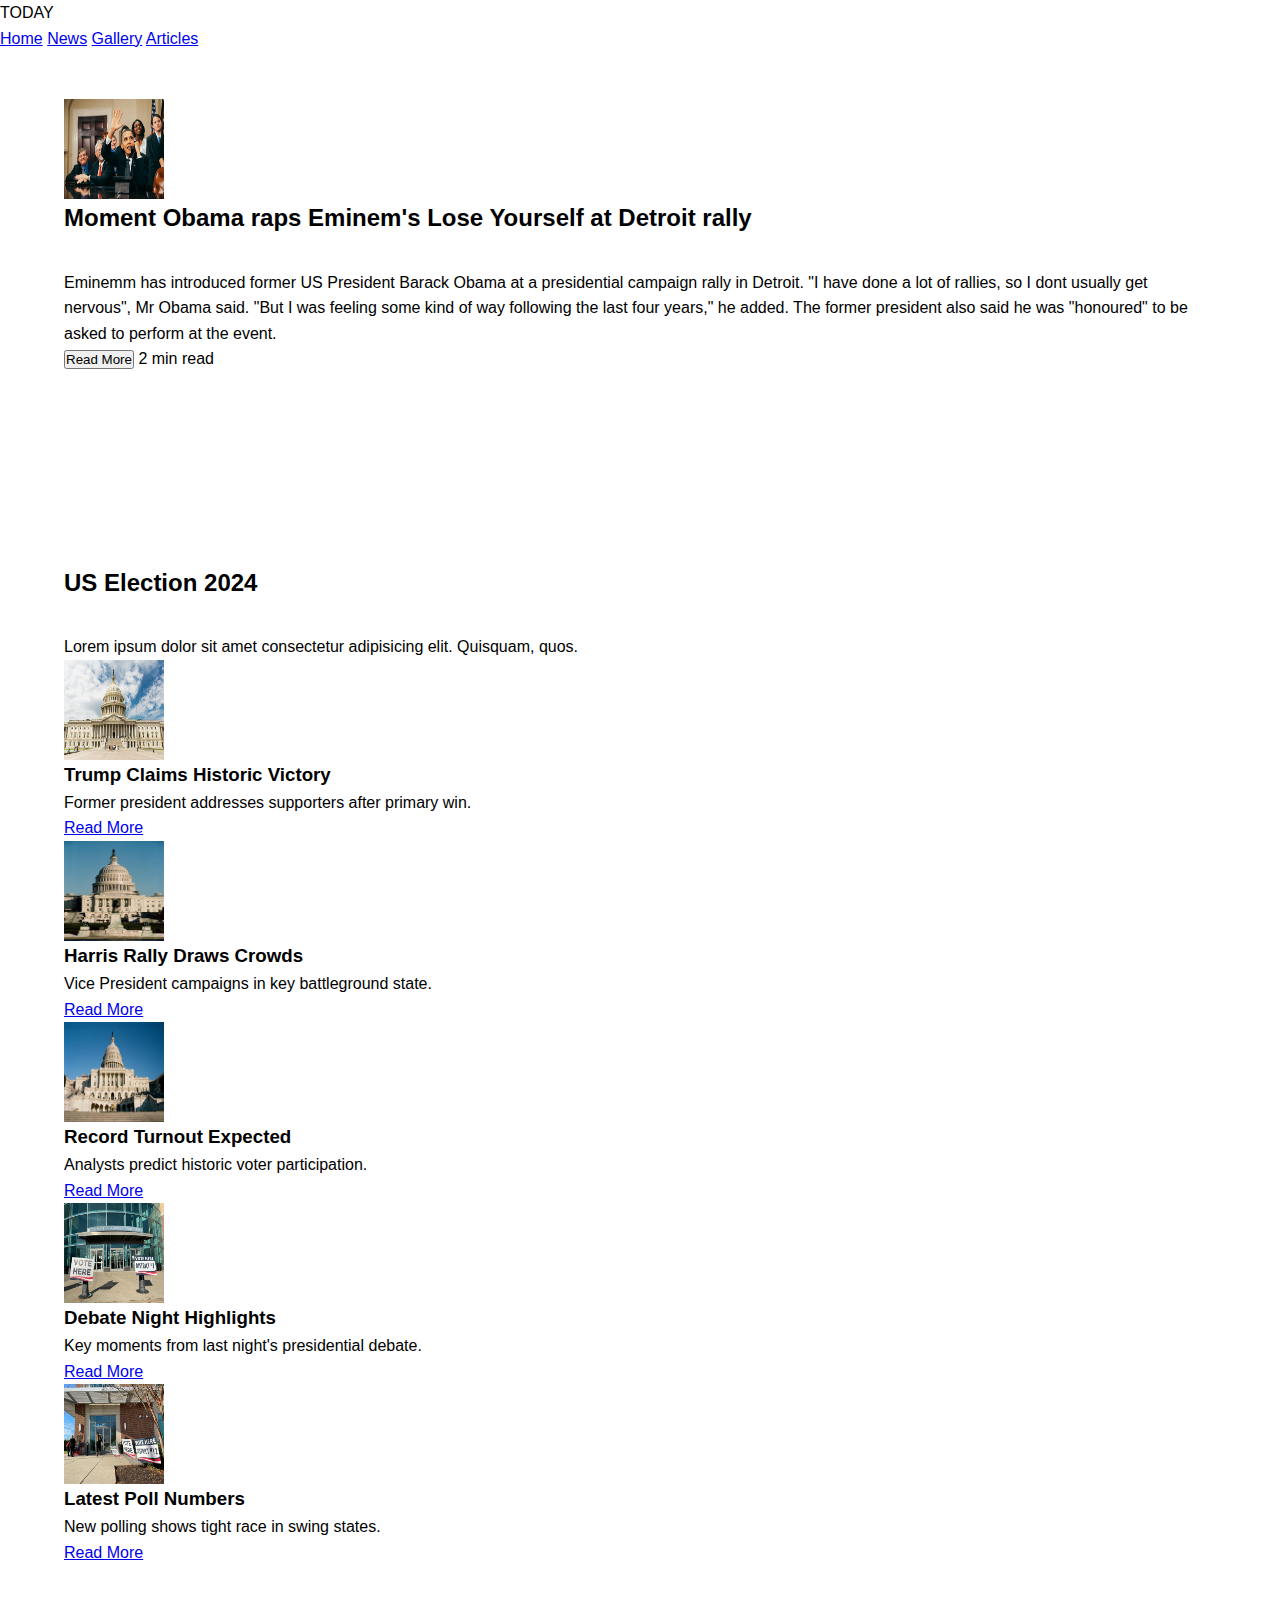
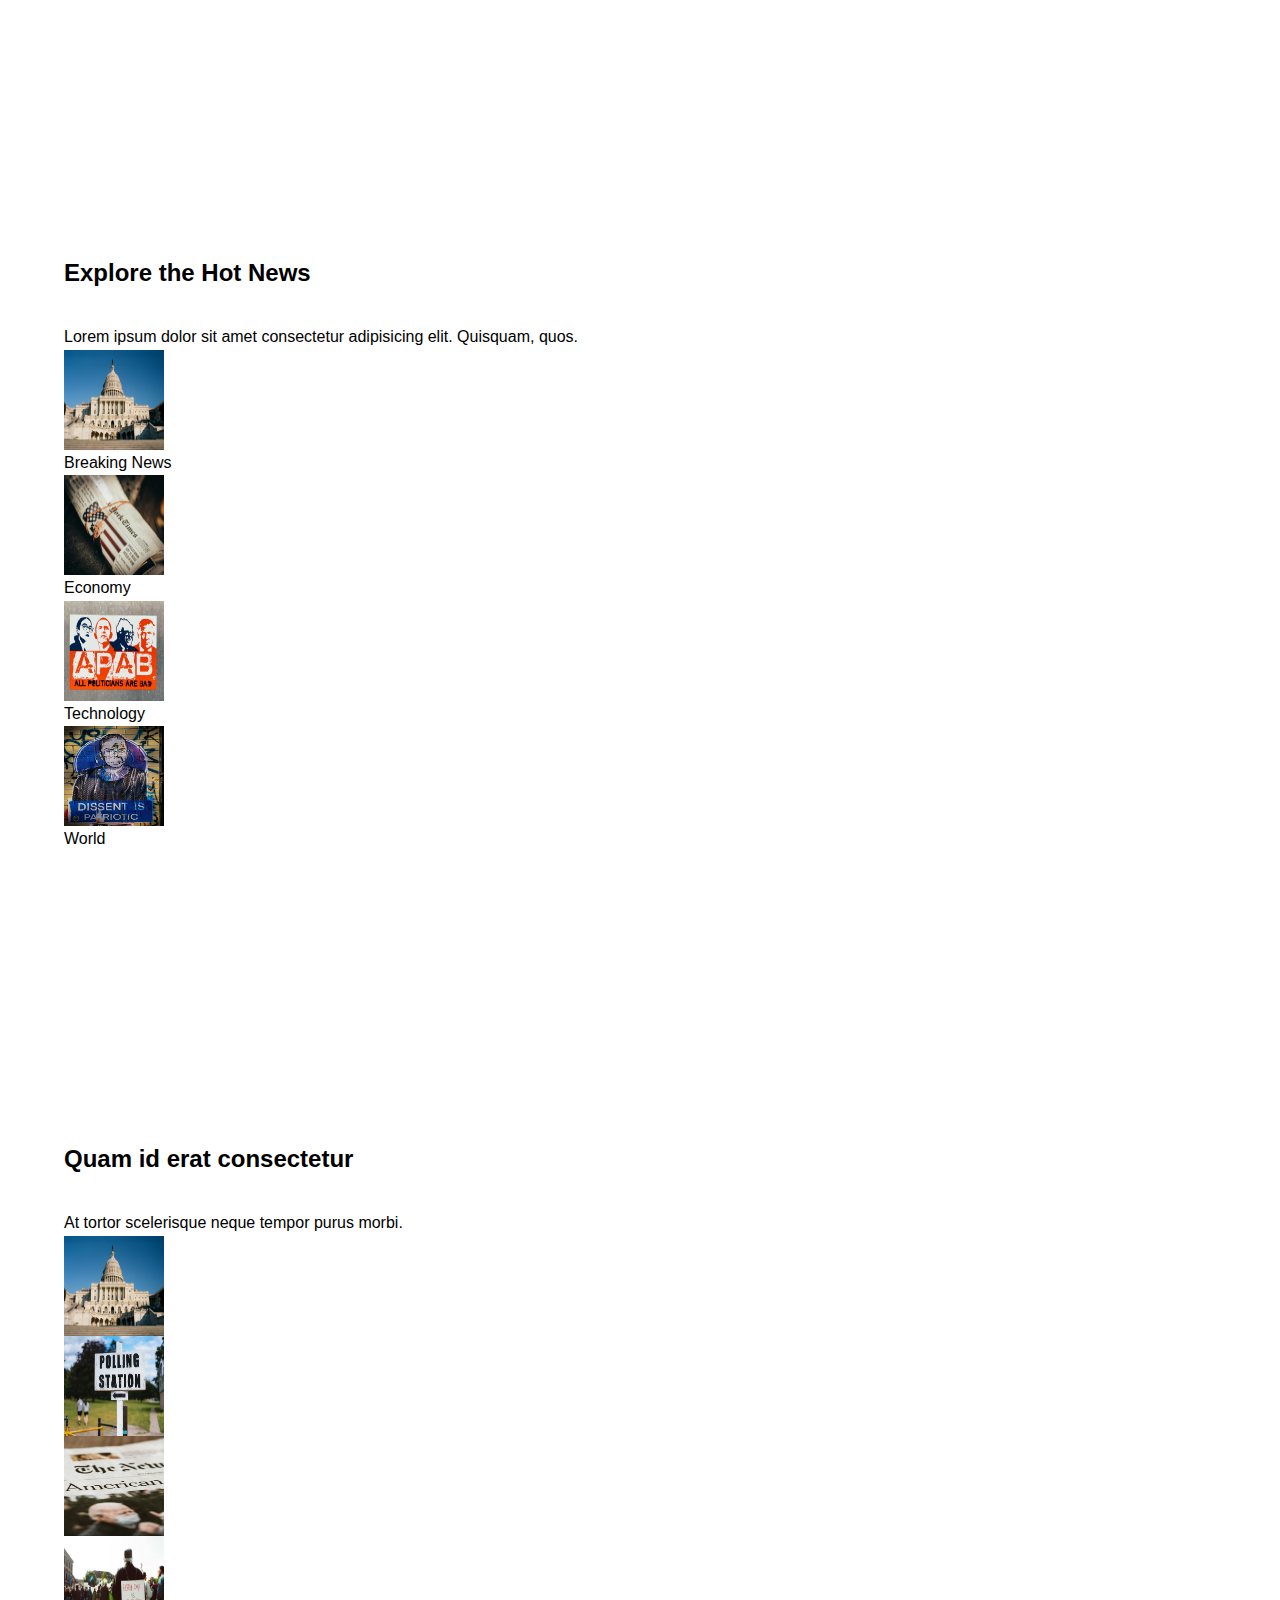
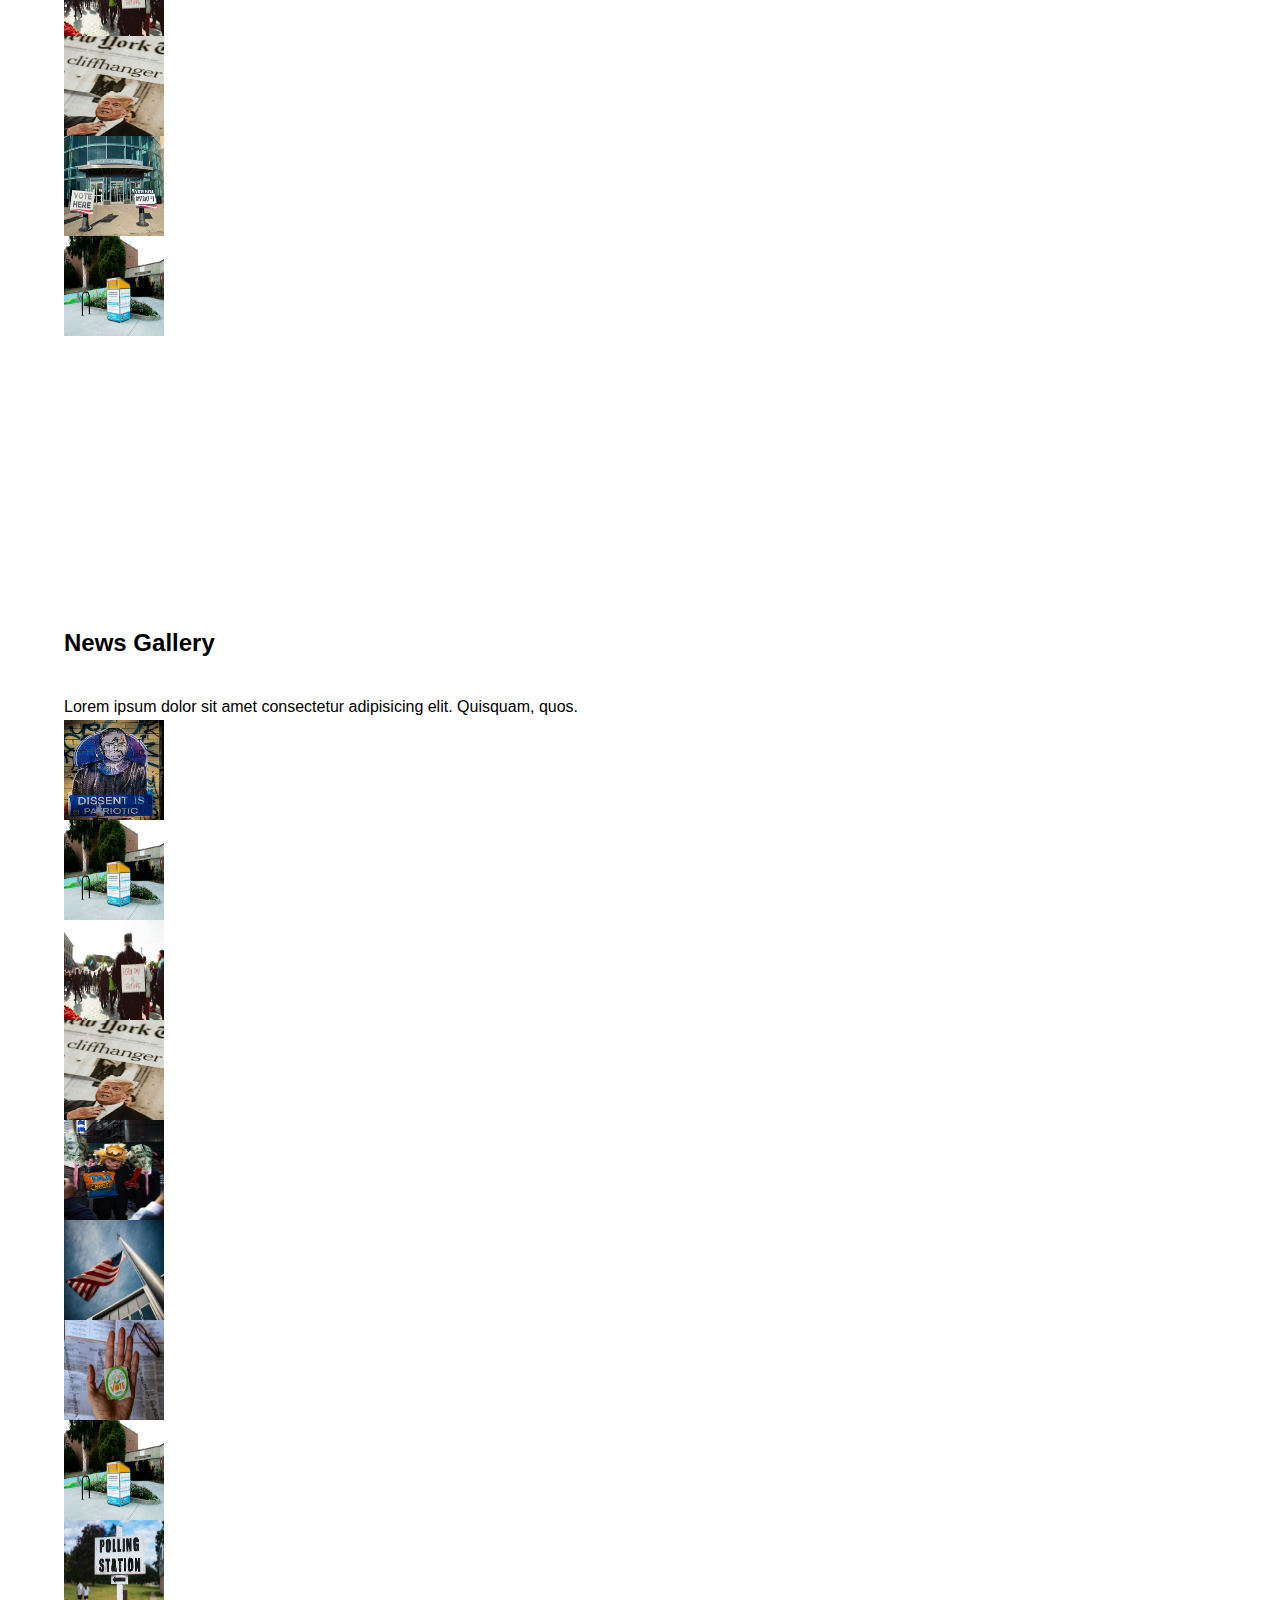
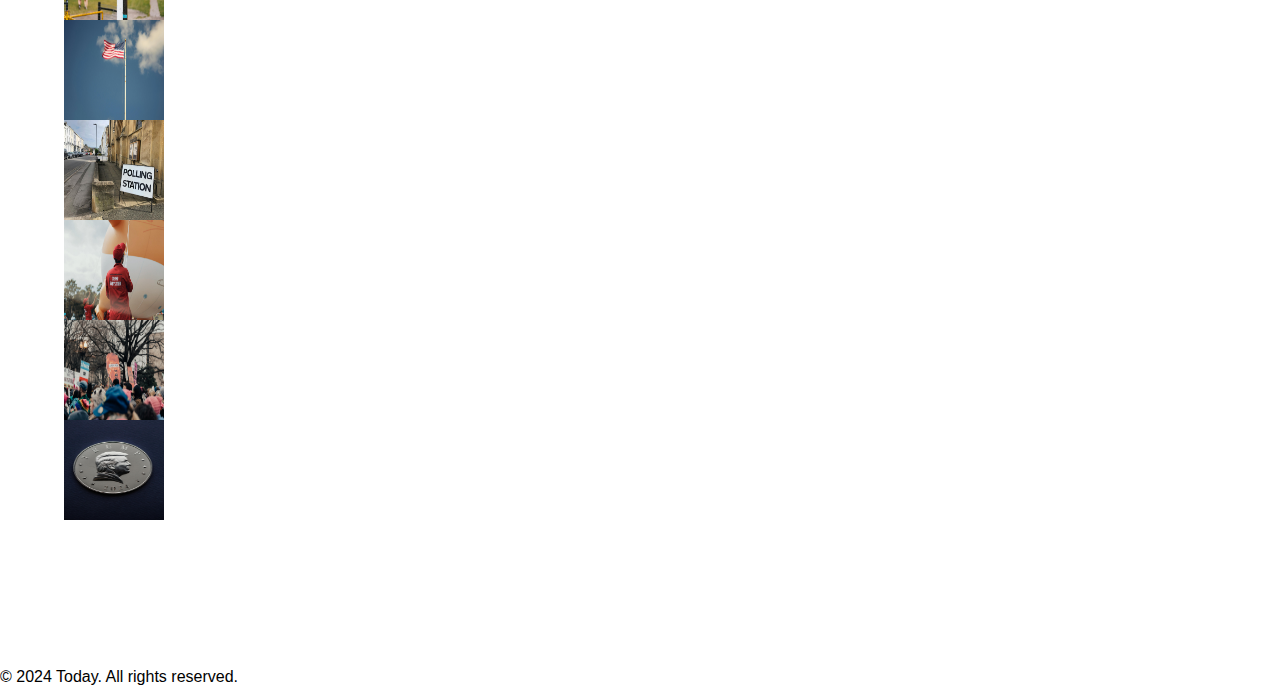
==== app2/index.html @ 2bf727e6 "Website Blueprint" ====
<!DOCTYPE html>
<html lang="en">
  <head>
    <meta charset="UTF-8" />
    <meta name="viewport" content="width=device-width, initial-scale=1.0" />
    <title>TODAY News - Layout Examples</title>
    <link rel="stylesheet" href="styles.css" />
  </head>
  <body>
    <!-- 1. Flex - Header Navigation -->
    <header class="header">
      <nav class="header-nav">
        <div class="header-logo">TODAY</div>
        <div class="header-links">
          <a href="#">Home</a>
          <a href="#">News</a>
          <a href="#">Gallery</a>
          <a href="#">Articles</a>
        </div>
      </nav>
    </header>

    <main>
      <!-- 2. Flex and Column - Featured Article -->
      <section class="featured container">
        <div class="featured-image">
          <img src="images/main-image.jpg" alt="Featured News" />
        </div>
        <div class="featured-content">
          <h2>Moment Obama raps Eminem's Lose Yourself at Detroit rally</h2>
          <p>
            Eminemm has introduced former US President Barack Obama at a
            presidential campaign rally in Detroit. "I have done a lot of
            rallies, so I dont usually get nervous", Mr Obama said. "But I was
            feeling some kind of way following the last four years," he added.
            The former president also said he was "honoured" to be asked to
            perform at the event.
          </p>
          <div class="featured-footer">
            <button href="#" class="featured-more">Read More</button>
            <span class="featured-time">2 min read</span>
          </div>
        </div>
      </section>

      <!-- 3. Flex/Grid List - Latest Cards without text overlay -->
      <section class="latest">
        <div class="container">
          <h2 class="latest-title">US Election 2024</h2>
          <p class="latest-subtitle">
            Lorem ipsum dolor sit amet consectetur adipisicing elit. Quisquam,
            quos.
          </p>
          <div class="latest-list">
            <article class="latest-card">
              <img src="images/image2.jpg" alt="News Image" />
              <div class="latest-content">
                <h3>Trump Claims Historic Victory</h3>
                <p>Former president addresses supporters after primary win.</p>
                <a href="#" class="latest-more">Read More</a>
              </div>
            </article>
            <article class="latest-card">
              <img src="images/image3.jpg" alt="News Image" />
              <div class="latest-content">
                <h3>Harris Rally Draws Crowds</h3>
                <p>Vice President campaigns in key battleground state.</p>
                <a href="#" class="latest-more">Read More</a>
              </div>
            </article>
            <article class="latest-card">
              <img src="images/image4.jpg" alt="News Image" />
              <div class="latest-content">
                <h3>Record Turnout Expected</h3>
                <p>Analysts predict historic voter participation.</p>
                <a href="#" class="latest-more">Read More</a>
              </div>
            </article>
            <article class="latest-card">
              <img src="images/image5.jpg" alt="News Image" />
              <div class="latest-content">
                <h3>Debate Night Highlights</h3>
                <p>Key moments from last night's presidential debate.</p>
                <a href="#" class="latest-more">Read More</a>
              </div>
            </article>
            <article class="latest-card">
              <img src="images/image6.jpg" alt="News Image" />
              <div class="latest-content">
                <h3>Latest Poll Numbers</h3>
                <p>New polling shows tight race in swing states.</p>
                <a href="#" class="latest-more">Read More</a>
              </div>
            </article>
          </div>
        </div>
      </section>

      <!-- 4a. Flex/Grid 2D - Hot News - Flex Version -->
      <section class="hot">
        <div class="container">
          <h2 class="hot-title">Explore the Hot News</h2>
          <p class="hot-subtitle">
            Lorem ipsum dolor sit amet consectetur adipisicing elit. Quisquam,
            quos.
          </p>
          <div class="hot-flex">
            <article class="hot-card hot-left">
              <img src="images/image4.jpg" alt="Breaking News" />
              <div class="hot-overlay">Breaking News</div>
            </article>

            <div class="hot-right">
              <div class="hot-right-inner">
                <article class="hot-card">
                  <img src="images/image8.jpg" alt="Economy Update" />
                  <div class="hot-overlay">Economy</div>
                </article>
                <article class="hot-card">
                  <img src="images/image9.jpg" alt="Technology News" />
                  <div class="hot-overlay">Technology</div>
                </article>
              </div>
              <article class="hot-card">
                <img src="images/image10.jpg" alt="World News" />
                <div class="hot-overlay">World</div>
              </article>
            </div>
          </div>
        </div>
      </section>

      <!-- 4b. Flex/Grid 2D - Hot News - Grid Version -->
      <!-- <section class="hot">
        <div class="container">
          <h2 class="hot-title">Explore the Hot News</h2>
          <p class="hot-subtitle">
            Lorem ipsum dolor sit amet consectetur adipisicing elit. Quisquam,
            quos.
          </p>
          <div class="hot-grid">
            <article class="hot-card hot-grid-1">
              <img src="images/image4.jpg" alt="Breaking News" />
              <div class="hot-overlay">Breaking News</div>
            </article>
            <article class="hot-card hot-grid-2">
              <img src="images/image8.jpg" alt="Economy Update" />
              <div class="hot-overlay">Economy</div>
            </article>
            <article class="hot-card hot-grid-3">
              <img src="images/image9.jpg" alt="Technology News" />
              <div class="hot-overlay">Technology</div>
            </article>
            <article class="hot-card hot-grid-4">
              <img src="images/image10.jpg" alt="World News" />
              <div class="hot-overlay">World</div>
            </article>
          </div>
        </div>
      </section> -->

      <!-- 5. Grid Auto - Masonry Layout -->
      <section class="masonry">
        <div class="container">
          <h2>Quam id erat consectetur</h2>
          <p class="masonry-subtitle">
            At tortor scelerisque neque tempor purus morbi.
          </p>
          <div class="masonry-grid">
            <div class="masonry-item item1">
              <img src="images/image4.jpg" alt="Masonry Image 1" />
            </div>
            <div class="masonry-item item2">
              <img src="images/image18.jpg" alt="Masonry Image 2" />
            </div>
            <div class="masonry-item item3">
              <img src="images/image13.jpg" alt="Masonry Image 3" />
            </div>
            <div class="masonry-item item4">
              <img src="images/image14.jpg" alt="Masonry Image 4" />
            </div>
            <div class="masonry-item item5">
              <img src="images/image15.jpg" alt="Masonry Image 5" />
            </div>
            <div class="masonry-item item6">
              <img src="images/image5.jpg" alt="Masonry Image 6" />
            </div>
            <div class="masonry-item item7">
              <img src="images/image17.jpg" alt="Masonry Image 7" />
            </div>
          </div>
        </div>
      </section>

      <!-- 6. Grid Templates - News Gallery -->
      <section class="gallery">
        <div class="container">
          <h2 class="gallery-title">News Gallery</h2>
          <p class="gallery-subtitle">
            Lorem ipsum dolor sit amet consectetur adipisicing elit. Quisquam,
            quos.
          </p>
          <div class="gallery-grid">
            <div class="gallery-item a">
              <img src="images/image10.jpg" alt="Gallery Image 1" />
            </div>
            <div class="gallery-item b">
              <img src="images/image17.jpg" alt="Gallery Image 2" />
            </div>
            <div class="gallery-item c">
              <img src="images/image14.jpg" alt="Gallery Image 3" />
            </div>
            <div class="gallery-item d">
              <img src="images/image15.jpg" alt="Gallery Image 4" />
            </div>
            <div class="gallery-item e">
              <img src="images/image25.jpg" alt="Gallery Image 5" />
            </div>
            <div class="gallery-item f">
              <img src="images/image11.jpg" alt="Gallery Image 6" />
            </div>
            <div class="gallery-item g">
              <img src="images/image16.jpg" alt="Gallery Image 7" />
            </div>
            <div class="gallery-item h">
              <img src="images/image17.jpg" alt="Gallery Image 8" />
            </div>
            <div class="gallery-item i">
              <img src="images/image18.jpg" alt="Gallery Image 9" />
            </div>
            <div class="gallery-item j">
              <img src="images/image19.jpg" alt="Gallery Image 10" />
            </div>
            <div class="gallery-item k">
              <img src="images/image20.jpg" alt="Gallery Image 11" />
            </div>
            <div class="gallery-item l">
              <img src="images/image21.jpg" alt="Gallery Image 12" />
            </div>
            <div class="gallery-item m">
              <img src="images/image22.jpg" alt="Gallery Image 13" />
            </div>
            <div class="gallery-item n">
              <img src="images/image23.jpg" alt="Gallery Image 14" />
            </div>
          </div>
        </div>
      </section>
    </main>

    <footer>
      <p>© 2024 Today. All rights reserved.</p>
    </footer>
  </body>
</html>
---- app2/styles.css ----
/* Base Styles */
* {
  margin: 0;
  padding: 0;
  box-sizing: border-box;
}

body {
  font-family: Arial, sans-serif;
  line-height: 1.6;
}

section {
  padding: 6rem 0;
}

section h2 {
  margin-bottom: 2rem;
}

.container {
  max-width: 1500px;
  margin: 0 auto;
  padding: 3rem 4rem;
}

/* TEMPORARY - Remove after adding all the styles */
img {
  display: block;
  width: 100px;
  height: 100px;
}

/* 1. Flex - Header Navigation */

/* 2. Flex and Column - Featured Section */

/* 3. Flex/Grid List - Latest Cards */

/* 4. Flex/Grid 2D - Hot News */

/* 4a. Flex/Grid 2D - Hot News - Flex Version */

/* 4b. Flex/Grid 2D - Hot News - Grid Version */

/* 5. Grid - Masonry Layout */

/* 6. Grid Templates - News Gallery */

/* 7. Images and Styling */
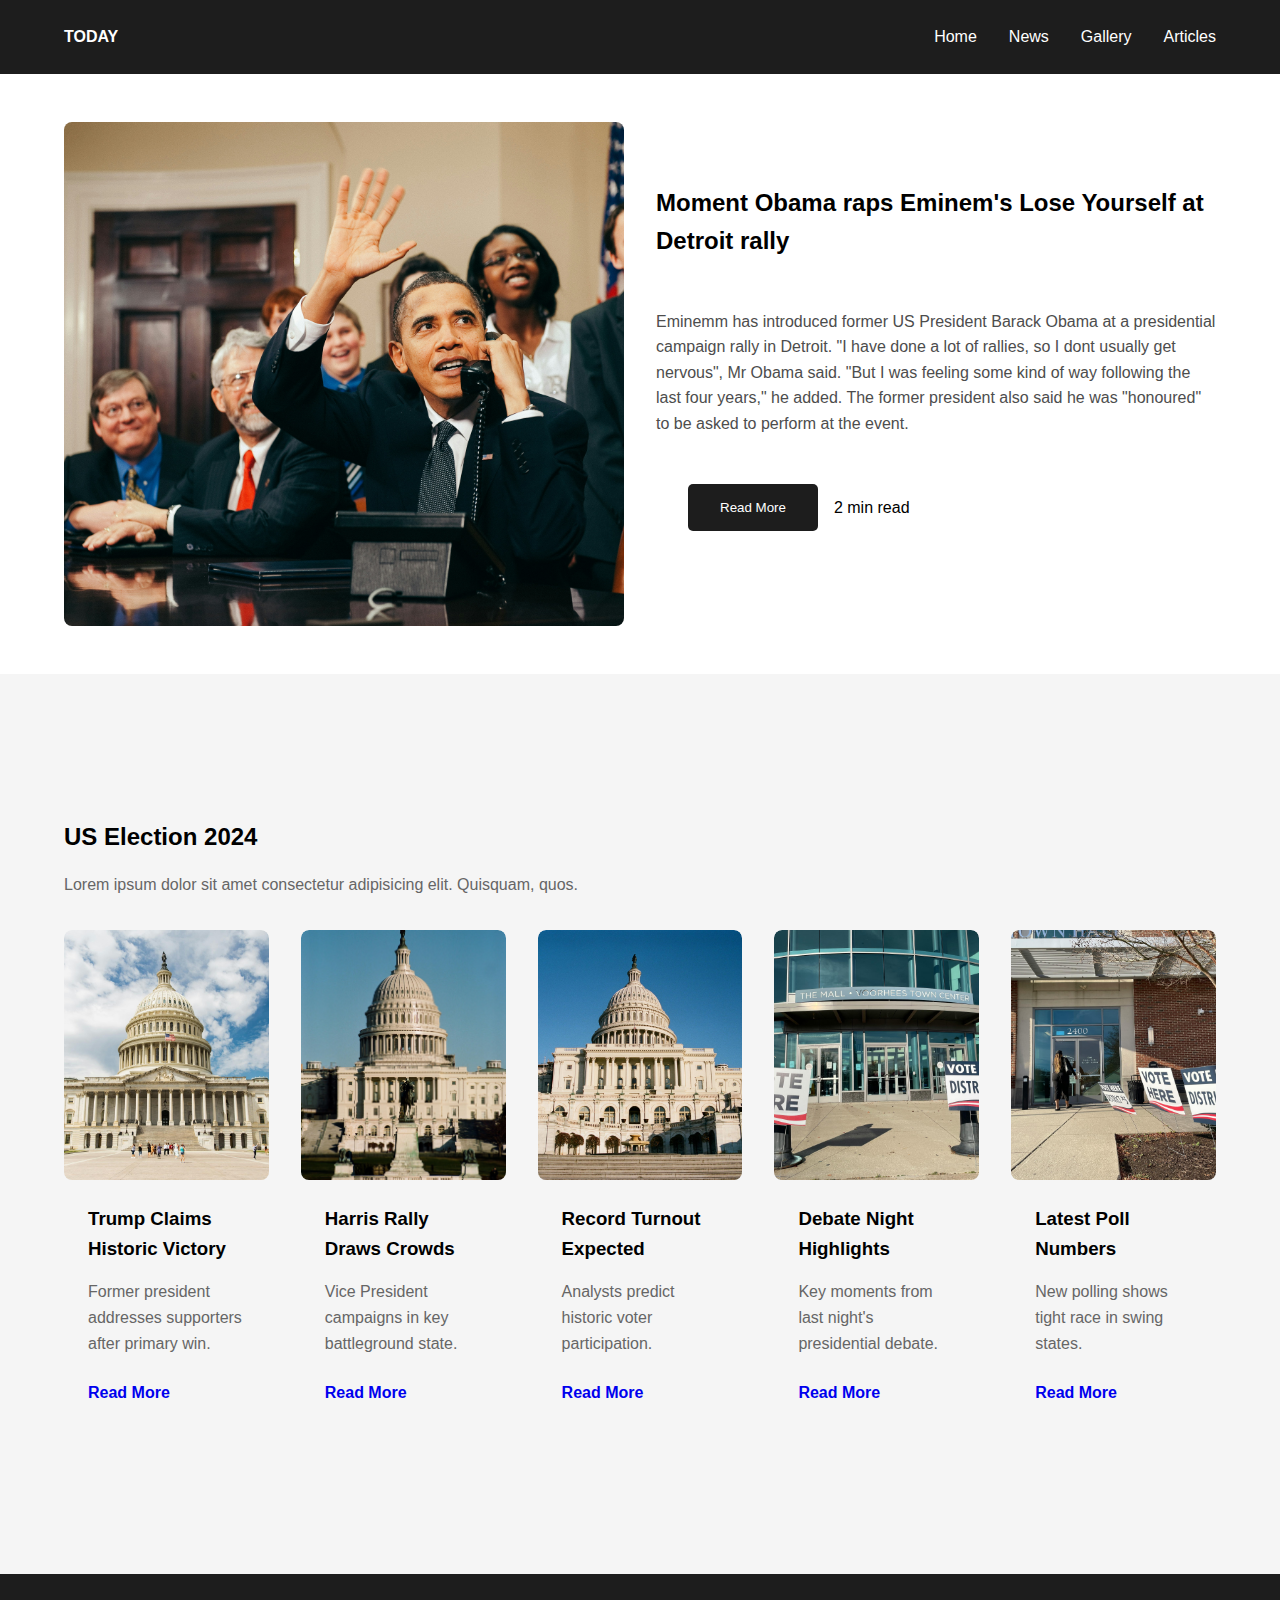
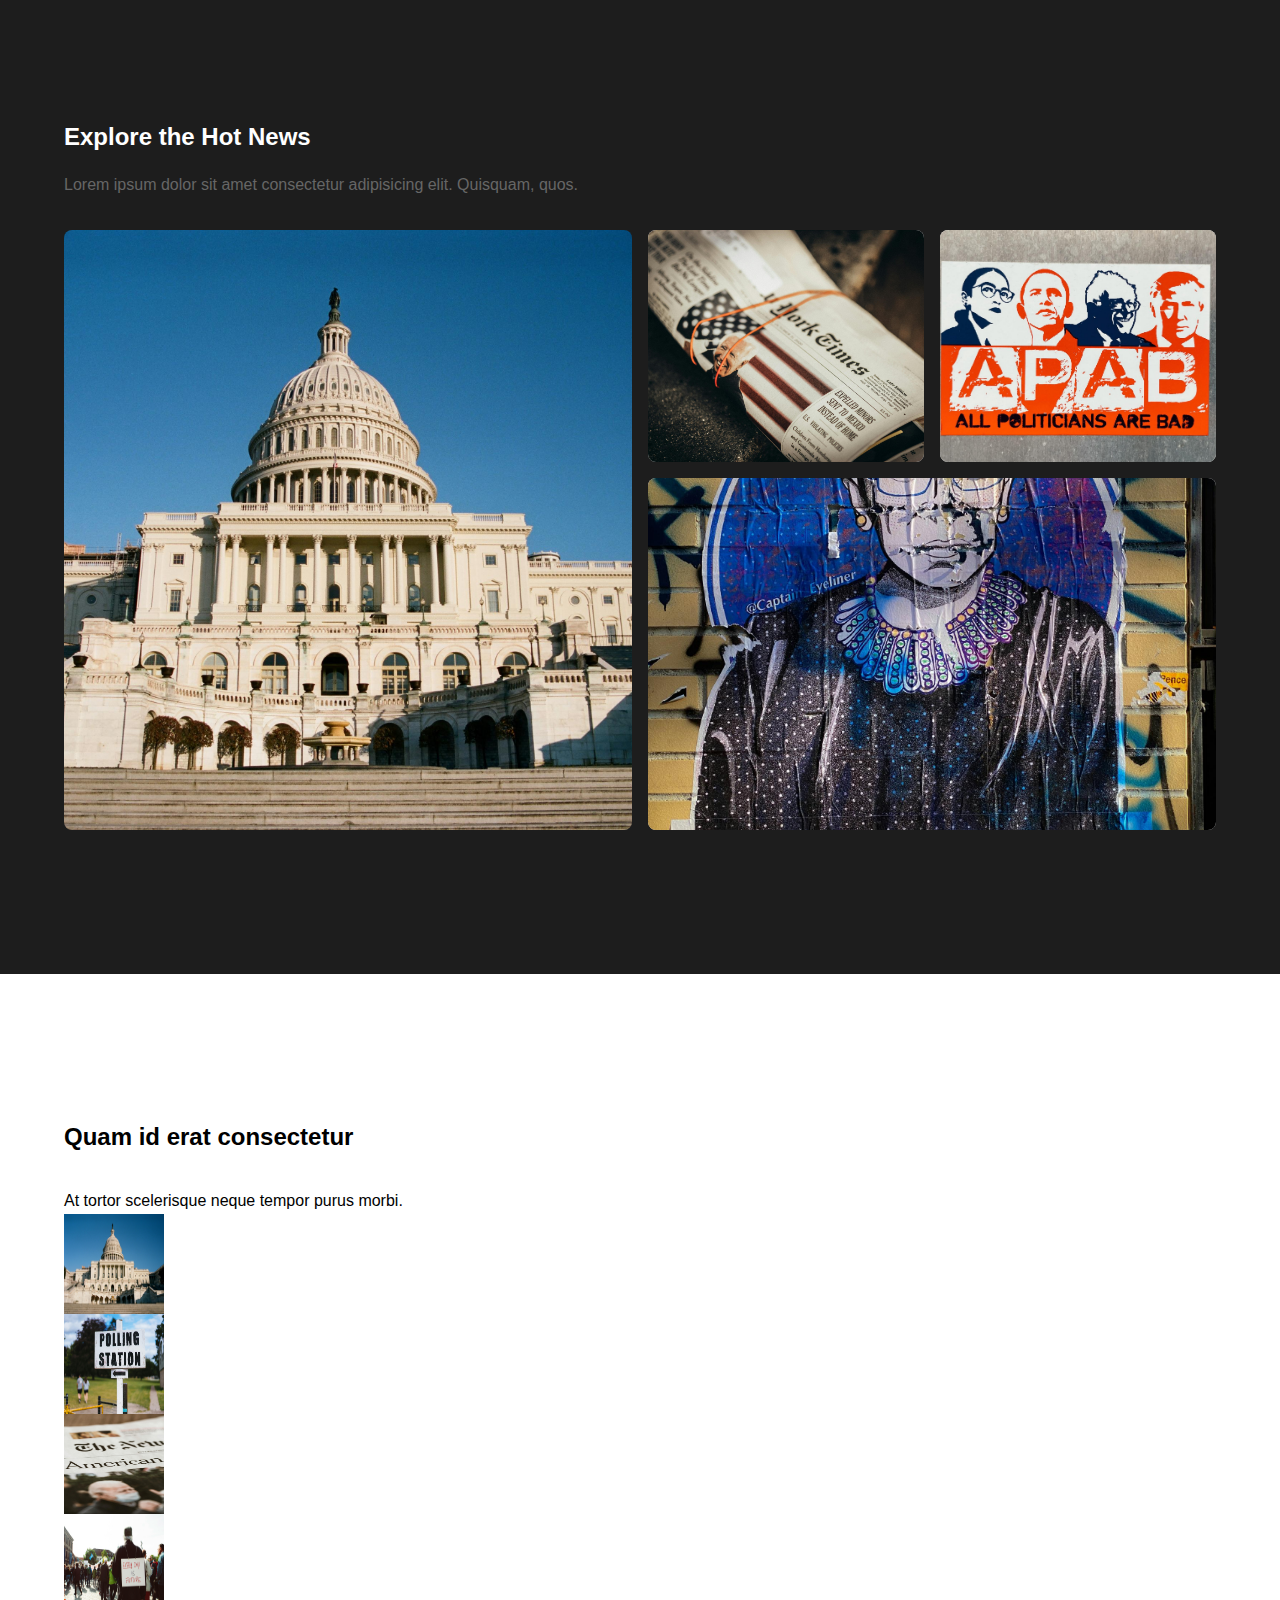
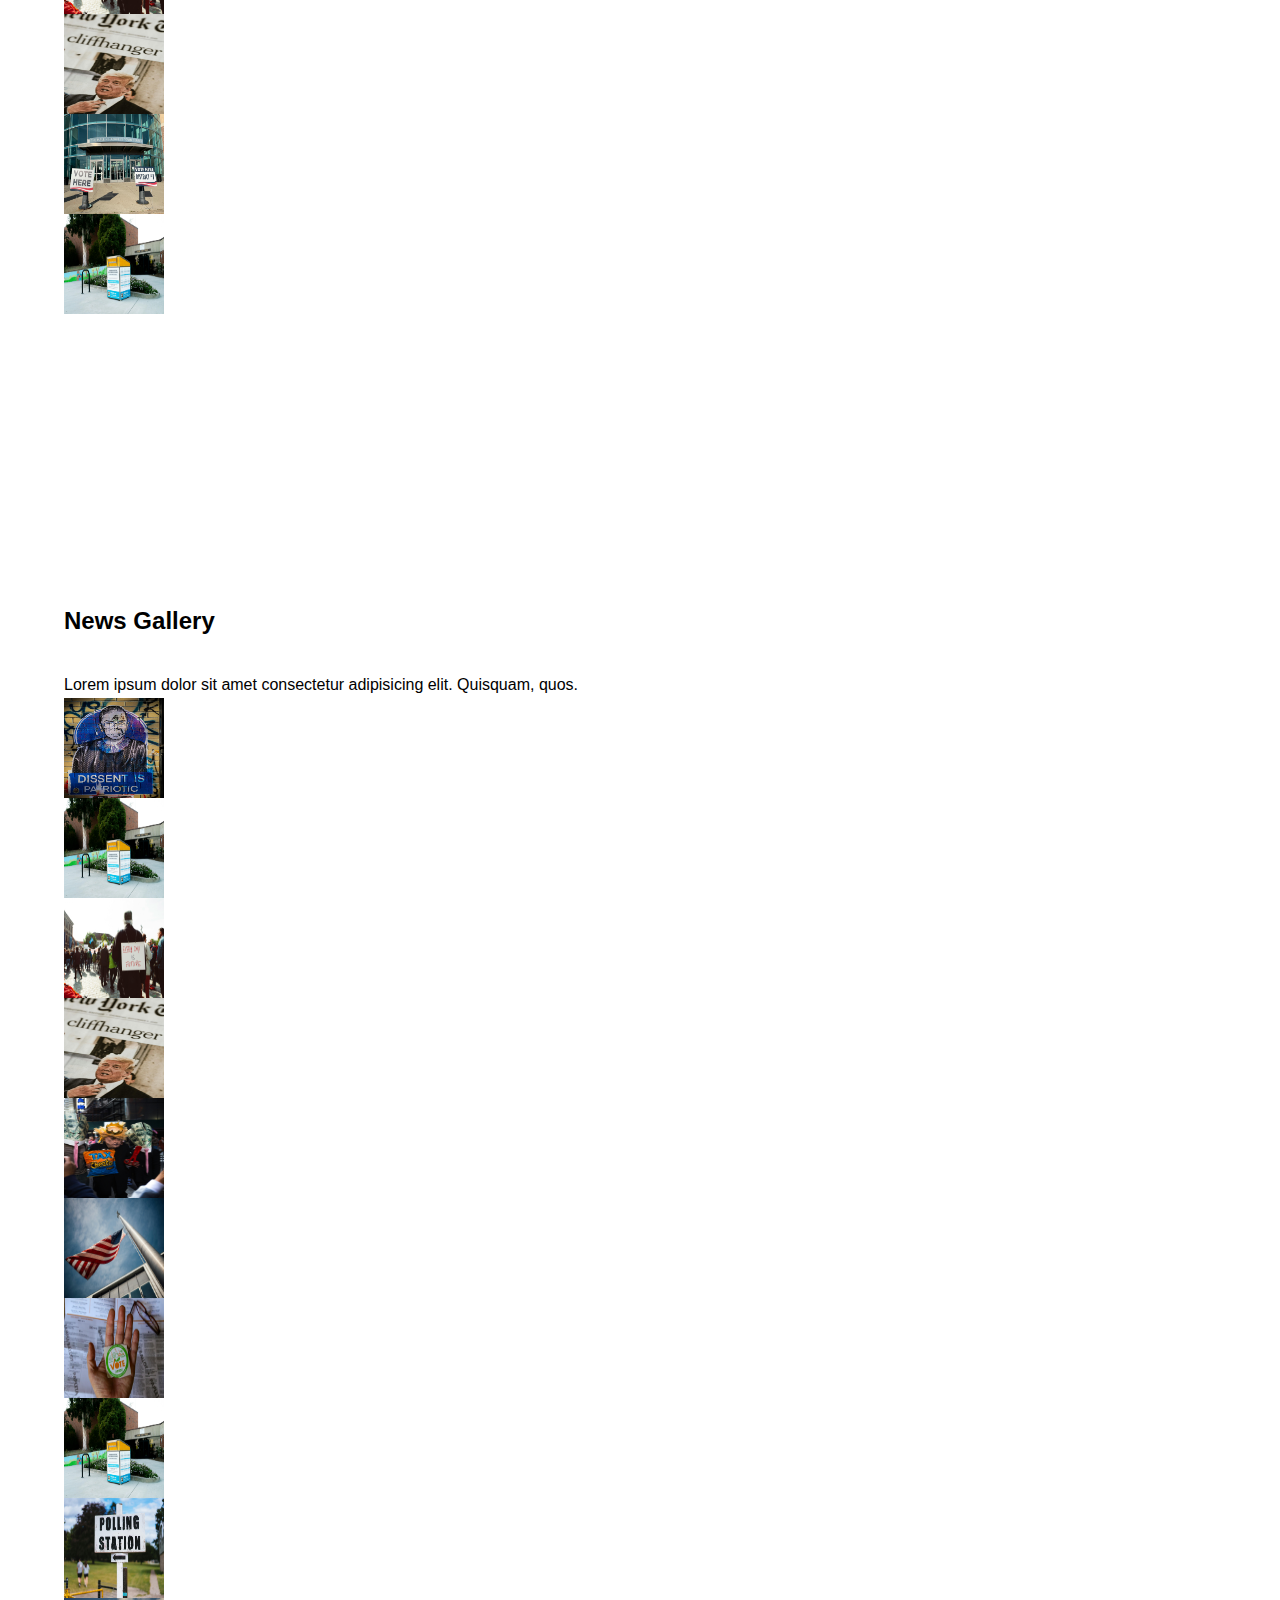
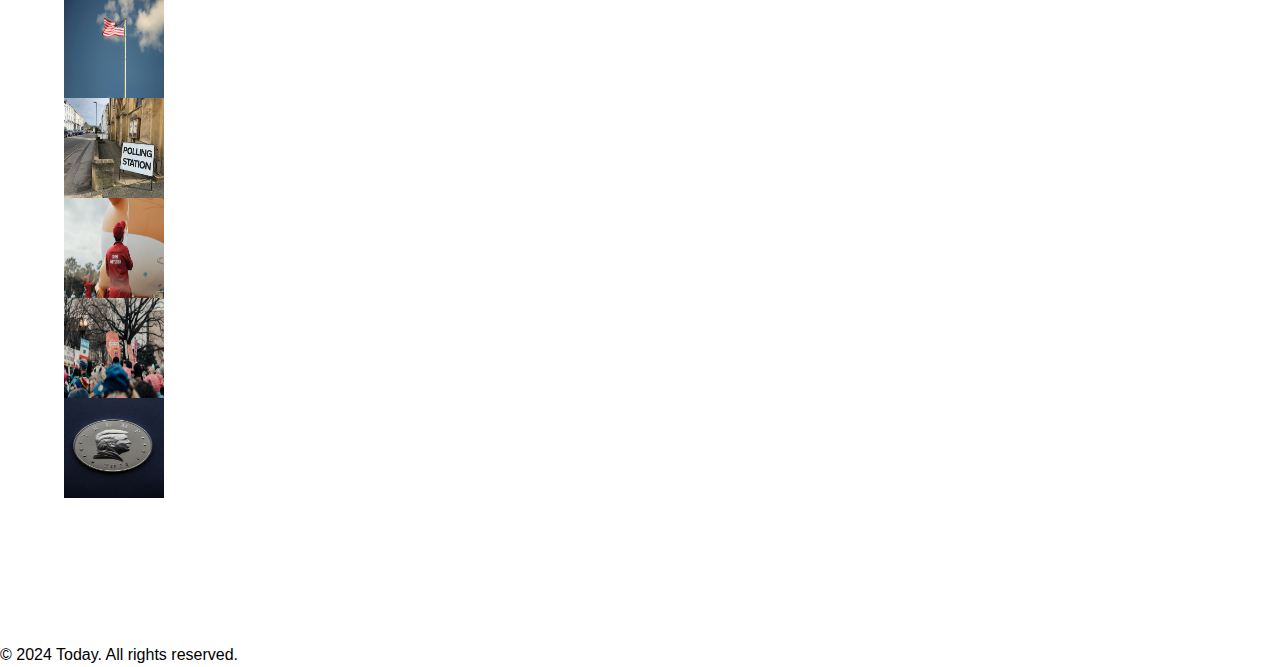
==== commit 835fd6a5: "app2 simple grid" ====
--- a/app2/index.html
+++ b/app2/index.html
@@ -51,7 +51,7 @@
             Lorem ipsum dolor sit amet consectetur adipisicing elit. Quisquam,
             quos.
           </p>
-          <div class="latest-list">
+          <div  class="latest-list">
             <article class="latest-card">
               <img src="images/image2.jpg" alt="News Image" />
               <div class="latest-content">
@@ -97,7 +97,7 @@
       </section>
 
       <!-- 4a. Flex/Grid 2D - Hot News - Flex Version -->
-      <section class="hot">
+      <!-- <section class="hot">
         <div class="container">
           <h2 class="hot-title">Explore the Hot News</h2>
           <p class="hot-subtitle">
@@ -128,10 +128,10 @@
             </div>
           </div>
         </div>
-      </section>
+      </section> -->
 
       <!-- 4b. Flex/Grid 2D - Hot News - Grid Version -->
-      <!-- <section class="hot">
+      <section class="hot">
         <div class="container">
           <h2 class="hot-title">Explore the Hot News</h2>
           <p class="hot-subtitle">
@@ -157,7 +157,7 @@
             </article>
           </div>
         </div>
-      </section> -->
+      </section>
 
       <!-- 5. Grid Auto - Masonry Layout -->
       <section class="masonry">
--- a/app2/styles.css
+++ b/app2/styles.css
@@ -22,6 +22,7 @@
   max-width: 1500px;
   margin: 0 auto;
   padding: 3rem 4rem;
+  
 }
 
 /* TEMPORARY - Remove after adding all the styles */
@@ -32,16 +33,244 @@
 }
 
 /* 1. Flex - Header Navigation */
-
+.header {
+  background-color: #1d1d1d;
+  padding: 1.5rem 0;
+  color: #ffff;
+}
+
+.header-logo {
+  font-size: 1.5 rem;
+  font-weight: bold;
+}
+
+.header-nav {
+  display: flex;
+  justify-content: space-between;
+  align-items: center;
+  max-width: 1500px;
+  padding: 0 4rem;
+  margin: 0 auto;
+}
+
+.header-links {
+  display: flex;
+  justify-content: space-between;
+  align-items: center;
+  gap: 2rem;
+}
+
+.header-links a {
+  color: #ffff;
+  text-decoration: none;
+}
+
+.header-links a:hover {
+  color: #9c9c9c;
+  cursor: pointer;
+}
 /* 2. Flex and Column - Featured Section */
-
+.featured {
+  display: flex;
+  justify-content: space-between;
+  align-items: center;
+  gap: 2rem;
+  margin: 0;
+  height: 600px;
+}
+
+.featured-image {
+  flex-basis: 50%;
+  height: 100%;
+  background-origin: #e0e0e0;
+  border-radius: 8px;
+}
+
+.featured-image img {
+  width: 100%;
+  height: 100%;
+  object-fit: cover;
+  border-radius: 8px;
+}
+
+.featured-content {
+  flex-basis: 50%;
+  display: flex;
+  height: 100%;
+  flex-direction: column;
+  justify-content: center;
+  gap: 1rem;
+}
+
+.featured-more {
+  color: #fff;
+  background-color: #1d1d1d;
+  padding: 1rem 2rem;
+  border-radius: 5px;
+  border: none;
+  cursor: pointer;
+}
+
+.featured-more:hover {
+  background-color: #414141;
+  color: #d9d8d8;
+  cursor: pointer;
+}
+
+.featured-footer {
+  display: flex;
+  gap: 1rem;
+  align-items: center;
+  margin: 2rem;
+}
+
+.featured-content p {
+  color: #4d4d4d;
+}
 /* 3. Flex/Grid List - Latest Cards */
+.latest {
+  padding: 6rem 0;
+  background-color: #f5f5f5;
+  width: 100%;
+}
+
+.latest-title {
+  margin-bottom: 1rem;
+}
+
+.latest-subtitle {
+  margin-bottom: 2rem;
+  color: #666666;
+}
+
+/* .latest-list {
+  display: flex;
+  justify-content: space-between;
+  gap: 2rem;
+  flex-wrap: wrap;
+} */
+.latest-list {
+  display: grid;
+  grid-template-columns: repeat(auto-fit, minmax(200px, 1fr));
+  gap: 2rem;
+  margin: 0 auto;
+}
+.latest-card {
+  height: 500px;
+  border-radius: 8px;
+  box-shadow: none;
+  overflow: hidden;
+}
+
+.latest-card img {
+  width: 100%;
+  height: 250px;
+  object-fit: cover;
+  border-radius: 8px;
+}
+
+.latest-content {
+  padding: 1.5rem;
+}
+
+.latest-content h3 {
+  margin-bottom: 1rem;
+}
+
+.latest-content p {
+  color: #666666;
+  margin-bottom: 1.5rem;
+}
+
+.latest-more {
+  text-decoration: none;
+  font-weight: bold;
+  padding-right: 1.5rem;
+}
 
 /* 4. Flex/Grid 2D - Hot News */
+.hot {
+  background-color: #1d1d1d;
+  color: #fff;
+}
+
+.hot-title {
+  margin-bottom: 1rem;
+}
+
+.hot-subtitle {
+  margin-bottom: 2rem;
+  color: #666666;
+}
+
+.hot-card {
+  background-color: #e0e0e0;
+  border-radius: 8px;
+  overflow: hidden;
+}
+
+.hot-card img {
+  width: 100%;
+  height: 100%;
+  object-fit: cover;
+}
 
 /* 4a. Flex/Grid 2D - Hot News - Flex Version */
+.hot-flex {
+  display: flex;
+  gap: 1rem;
+  height: 600px;
+  width: 100%;
+}
+
+.hot-left {
+  flex: 0 0 50%;
+  border-radius: 8px;
+  overflow: hidden;
+}
+
+.hot-right {
+  flex: 0 0 50%;
+  display: flex;
+  flex-direction: column;
+  justify-content: center;
+  gap: 1rem;
+}
+
+.hot-right-inner {
+  display: flex;
+  gap: 1rem;
+  height: 50%;
+}
 
 /* 4b. Flex/Grid 2D - Hot News - Grid Version */
+.hot-grid {
+  display: grid;
+  grid-template-columns: repeat(4, 1fr);
+  grid-row: repeat(2, 1fr);
+  gap: 1rem;
+  height: 600px;
+}
+
+.hot-grid-1 {
+  grid-column: span 2;
+  grid-row: span 2;
+}
+
+.hot-grid-2 {
+  grid-column: span 1;
+  grid-row: span 1;
+}
+
+.hot-grid-3 {
+  grid-column: span 1;
+  grid-row: span 1;
+}
+
+.hot-grid-4 {
+  grid-column: span 2;
+  grid-row: span 1;
+}
 
 /* 5. Grid - Masonry Layout */
 
